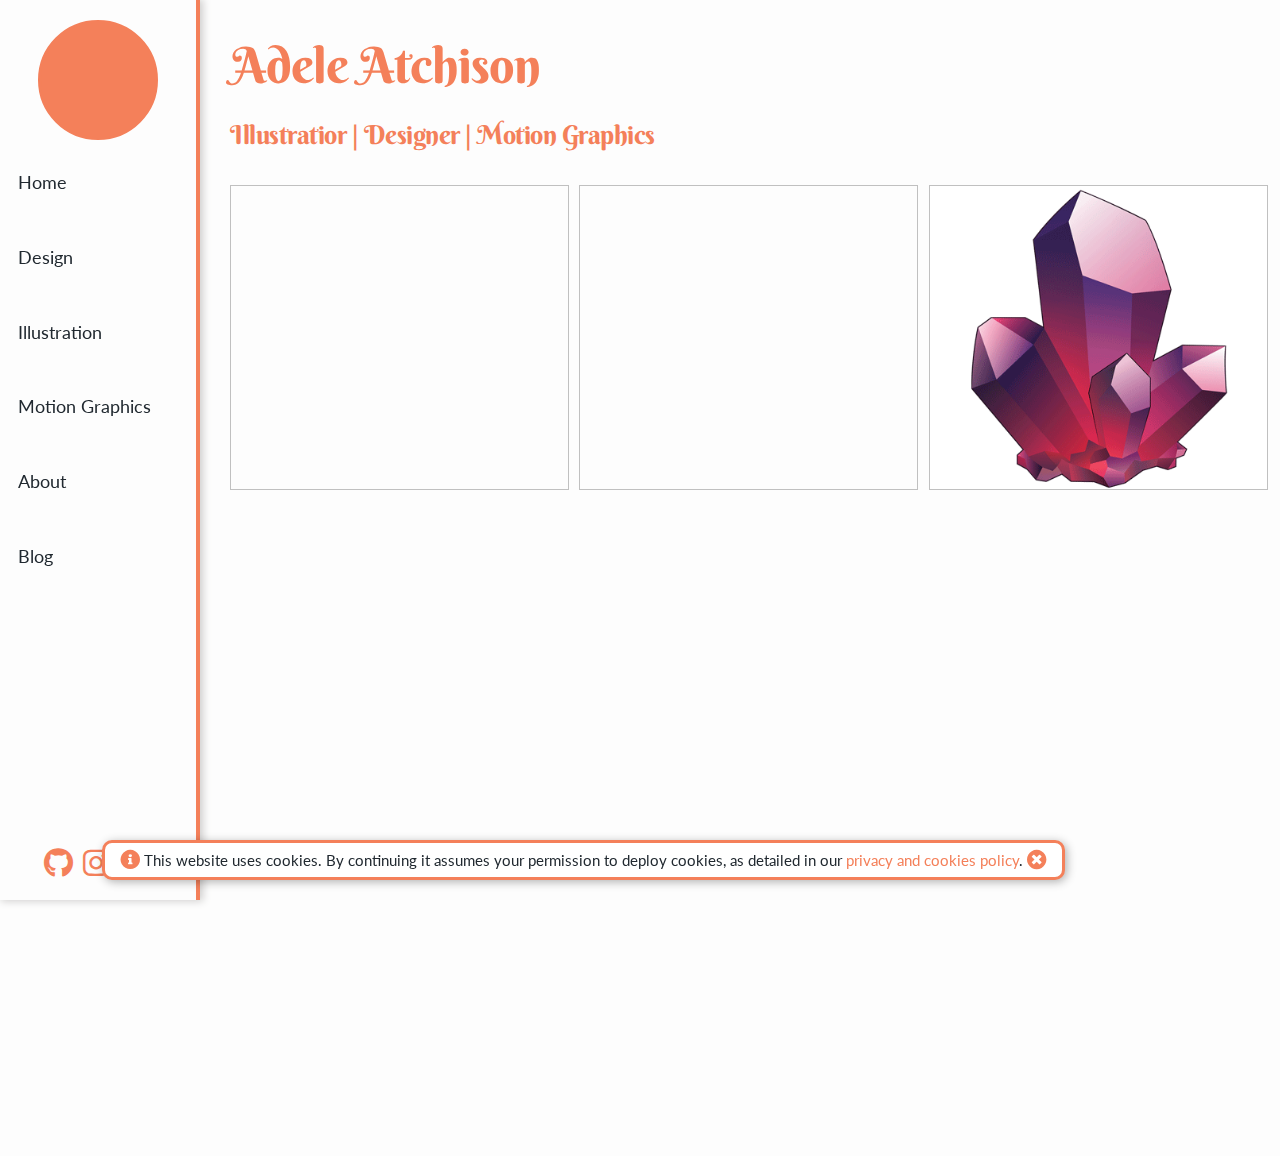
==== index.html @ dd893793 "Initial commit" ====
<!DOCTYPE html>
<html lang="en">
<head>

  <!-- Basic Page Needs
  –––––––––––––––––––––––––––––––––––––––––––––––––– -->
  <meta charset="utf-8">
  <title>Adele Atchison's Portfolio</title>
  <meta http-equiv="Content-Language" content="en">
  <meta name="description" content="Home Page of Adele Atchison's Portfolio">
  <meta name="author" content="Adele Atchison">
  <meta name="keywords" content="HTML,CSS,JavaScript,Illustration,Illustrator,Design,Designer,Photography,Portfolio,Northern Ireland,">

  <!-- Mobile Specific Metas
  –––––––––––––––––––––––––––––––––––––––––––––––––– -->
  <meta name="viewport" content="width=device-width, initial-scale=1">

  <!-- FONT
  –––––––––––––––––––––––––––––––––––––––––––––––––– -->
  <link href="https://fonts.googleapis.com/css?family=Berkshire+Swash|Lato" rel="stylesheet">

  <!-- CSS
  –––––––––––––––––––––––––––––––––––––––––––––––––– -->
  <link rel="stylesheet" href="css/normalize.css">
  <link rel="stylesheet" href="css/skeleton.css">
  <link rel="stylesheet" href="css/portfoliostyle.css">
  <link rel="stylesheet" href="css/fontawesome-free-5.0.1/web-fonts-with-css/css/fontawesome-all.css">

    
  <!-- Favicon
  –––––––––––––––––––––––––––––––––––––––––––––––––– -->
  <link rel="icon" type="image/png" href="images/favicon.png">
<!-- Global site tag (gtag.js) - Google Analytics -->
<script async src="https://www.googletagmanager.com/gtag/js?id=UA-66696200-1"></script>
<script>
  window.dataLayer = window.dataLayer || [];
  function gtag(){dataLayer.push(arguments);}
  gtag('js', new Date());

  gtag('config', 'UA-66696200-1');
</script>

</head>
<body>
    <!--<div id="splash" style="text-align: center;vertical-align: middle;font-size: 20px;">hi there</div>-->
    
    <div id="imgpage"><div id="close"><i class="fa fa-times fa-2x"></i></div>
    <div class="navigationbuttons"><div id="prev_button"><i class="fa fa-chevron-left fa-5x" aria-hidden="false"></i></div><div id="next_button"><i class="fa fa-chevron-right fa-5x" aria-hidden="false"></i></div></div>
</div>

  <!-- Primary Page Layout
  –––––––––––––––––––––––––––––––––––––––––––––––––– -->
    <div id="containerouter" data-page="default">
        <input id="sidebar_button" type="checkbox" role="button"><label for="sidebar_button"><span><i class="fas fa-bars fa-2x"></i></span></label></input>
        <div id="sidebar">
            <div id="myicon"></div>
            <ul>
                <li><a href="./" data-page="default">Home</a></li>
                <li><a href="design.html" data-page="design">Design</a></li>
                <li><a href="illustration.html" data-page="illustration">Illustration</a></li>
                <li><a href="motiongraphics.html" data-page="photography">Motion Graphics</a></li>
                <li><a href="about.html" data-page="default">About</a></li>
                <li><a href="http://www.adeleatchison.co.uk/blog/" data-page="blog">Blog</a></li>
            </ul>
            
            
    <div class="footer">
        <a href="https://github.com/DelAtchison"><i class="fab fa-github fa-fw fa-2x"></i></a>
        <a href="https://www.instagram.com/deliinthesky/"><i class="fab fa-instagram fa-fw fa-2x"></i></a>
        <a href="https://twitter.com/DeliAtchison"><i class="fab fa-twitter fa-fw fa-2x"></i></a>
           </div>
        </div>
    
      <div class="containerinner">
        <div id="gallery">
            <div class="twelve columns header"><h1>Adele Atchison </h1><h5> <a href="illustration.html">Illustratior</a> | <a href="design.html">Designer</a> | <a href="motiongraphics.html">Motion Graphics</a></h5>
            </div>
            <noscript><b>Javascript is disabled on your browser.<br> Please enable it to view this online portfolio as it was designed.</b></noscript>
                
            
        </div>
          <div class="video-container" style="margin-top:-2.2%;">
          <iframe width="98%"  src="https://www.youtube.com/embed/agPzBRjDsdI?rel=0&amp;controls=1&amp;showinfo=0" frameborder="0" allow="accelerometer; autoplay; encrypted-media; gyroscope; picture-in-picture" allowfullscreen></iframe></div><br>
      </div>
  </div>
<!-- Scripts --------->
    <script>
        
/* This is the entire Gallery entry for the page, it's all in here. All of it. Really */
        var works = [
            
            { 'name' : "Cherry Blossoms",
             'tbimage' : "images/thumbnails/illustration/cherryblossom.png",
             'image' : "images/images/illustration/cherryblossom.png",
               'description' : "A design created to be a repeating pattern and series of individual cherry blossom floral assets for use on wedding stationary. Designed for "+ '<a href="http://www.goldlinkstationery.com/New_Cherry_Blossom_p/newblossom.htm">Goldlink Stationary.</a>' + "  Created using Adobe Illustrator.",
             'year' : "2018" 
            },
            
            { 'name' : "Flower Prince",
             'tbimage' : "images/thumbnails/illustration/flowerprince.png",
             'image' : "images/images/illustration/flowerprince.png",
             'description' : "An illustration of a flower infused stag as part of my Stag Princes series. This one is a fawn prince to match the softer floral theme. Created in Adobe Illustrator.",
             'year' : "2017" 
            },
            
            { 'name' : "Multifaceted",
             'tbimage' : "images/thumbnails/Design/multifaceted.png",
             'image' : "images/images/Design/multifaceted.png",
             'description' : "A key illustration from a self branding project from 2016. I originally used the illustration as a setpiece in my earlier portfolio design and branding identity as well as using the colours from it for my colour scheme. Created in Adobe Illustrator.",
             'year' : "2016"
            },
            

        ];
    /* End of Gallery */
    </script>
    <script src="cookie_banner.js"></script> 
    <script src="galleryscript.js"></script> 
    
  
<!-- End Document
  –––––––––––––––––––––––––––––––––––––––––––––––––– -->
</body>
</html>
---- css/skeleton.css ----
/*
* Skeleton V2.0.4
* Copyright 2014, Dave Gamache
* www.getskeleton.com
* Free to use under the MIT license.
* http://www.opensource.org/licenses/mit-license.php
* 12/29/2014
*/


/* Table of contents
––––––––––––––––––––––––––––––––––––––––––––––––––
- Grid
- Base Styles
- Typography
- Links
- Buttons
- Forms
- Lists
- Code
- Tables
- Spacing
- Utilities
- Clearing
- Media Queries
*/


/* Grid
–––––––––––––––––––––––––––––––––––––––––––––––––– */
.containerinner {
  position: relative;
  width: 100%; /* 798px breakpoint */
  max-width: 1040px;
  margin: 0;
  box-sizing: border-box;
  padding-top:20px;
  left:0;
  -moz-transition: left 0.3s ease;
  transition: left 0.3s ease;

}
.column,
.columns {
  width: 100%;
  float: left;
  box-sizing: border-box; }

/* For devices larger than 400px */
@media (min-width: 400px) {
  .container {
    width: 85%;
    padding: 0; }
}

/* For devices larger than 550px */
@media (min-width: 550px) {
  .containerinner {
    width: 97.5%; 
      margin:0 auto;}
  .column,
  .columns {
    margin: 0.5%!important; }
  /*.column:first-child,
  .columns:first-child {
    margin-left: 0; }*/

  .one.column,
  .one.columns                    { width: 4.66666666667%; }
  .two.columns                    { width: 13.3333333333%; }
  .three.columns                  { width: 22%;            }
  .four.columns                   { width: 30.6666666667%; }
  .five.columns                   { width: 39.3333333333%; }
  .six.columns                    { width: 48%;            }
  .seven.columns                  { width: 56.6666666667%; }
  .eight.columns                  { width: 65.3333333333%; }
  .nine.columns                   { width: 74.0%;          }
  .ten.columns                    { width: 82.6666666667%; }
  .eleven.columns                 { width: 91.3333333333%; }
  .twelve.columns                 { width: 100%; margin-left: 0; }

  .one-third.column               { width: 32.3333333334%; }
  .two-thirds.column              { width: 65.3333333333%; }

  .one-half.column                { width: 49%; }

  /* Offsets */
  .offset-by-one.column,
  .offset-by-one.columns          { margin-left: 8.66666666667%; }
  .offset-by-two.column,
  .offset-by-two.columns          { margin-left: 17.3333333333%; }
  .offset-by-three.column,
  .offset-by-three.columns        { margin-left: 26%;            }
  .offset-by-four.column,
  .offset-by-four.columns         { margin-left: 34.6666666667%; }
  .offset-by-five.column,
  .offset-by-five.columns         { margin-left: 43.3333333333%; }
  .offset-by-six.column,
  .offset-by-six.columns          { margin-left: 52%;            }
  .offset-by-seven.column,
  .offset-by-seven.columns        { margin-left: 60.6666666667%; }
  .offset-by-eight.column,
  .offset-by-eight.columns        { margin-left: 69.3333333333%; }
  .offset-by-nine.column,
  .offset-by-nine.columns         { margin-left: 78.0%;          }
  .offset-by-ten.column,
  .offset-by-ten.columns          { margin-left: 86.6666666667%; }
  .offset-by-eleven.column,
  .offset-by-eleven.columns       { margin-left: 95.3333333333%; }

  .offset-by-one-third.column,
  .offset-by-one-third.columns    { margin-left: 34.6666666667%; }
  .offset-by-two-thirds.column,
  .offset-by-two-thirds.columns   { margin-left: 69.3333333333%; }

  .offset-by-one-half.column,
  .offset-by-one-half.columns     { margin-left: 52%; }

}
@media (min-width: 600px) {
    .containerinner {padding-top:0;
  padding: 0 20px;
    margin: 0 auto;}
}
@media (min-width: 750px) {
    .containerinner {
        margin-left:20%;
        width:78%;
    }
}
@media (min-width: 1080px) {
    .containerinner {
        margin-left:17.5%;
        width:82.5%;
        max-width: 1200px;
    }
}
@media (min-width: 1200px) {
    .containerinner {
        margin-left:16%;
        width:85%;
        max-width: 1200px;
    }
}
@media (min-width: 1440px) {
    .containerinner {
        margin-left:15%;
        width:90%;
        max-width: 1200px;
    }
}
@media (min-width: 1560px) {
    .containerinner {
        margin-left:17.5%;
        width:90%;
        max-width: 1200px;
    }
}
@media (min-width: 1700px) {
    .containerinner {
        margin-left:17.5%;
        width:100%;
        max-width: 1300px;
    }
}

/* Base Styles
–––––––––––––––––––––––––––––––––––––––––––––––––– */
/* NOTE
html is set to 62.5% so that all the REM measurements throughout Skeleton
are based on 10px sizing. So basically 1.5rem = 15px :) */
html {
  font-size: 62.5%; }
body {
  font-size: 1.5em; /* currently ems cause chrome bug misinterpreting rems on body element */
  line-height: 1.6;
  font-weight: 400;
  font-family: "Raleway", "HelveticaNeue", "Helvetica Neue", Helvetica, Arial, sans-serif;
  color: #222; }


/* Typography
–––––––––––––––––––––––––––––––––––––––––––––––––– */
h1, h2, h3, h4, h5, h6 {
  margin-top: 0;
  margin-bottom: 2rem;
  font-weight: 300; }
h1 { font-size: 4.0rem; line-height: 1.2;  letter-spacing: -.1rem;}
h2 { font-size: 3.6rem; line-height: 1.25; letter-spacing: -.1rem; }
h3 { font-size: 3.0rem; line-height: 1.3;  letter-spacing: -.1rem; }
h4 { font-size: 2.4rem; line-height: 1.35; letter-spacing: -.08rem; }
h5 { font-size: 1.8rem; line-height: 1.5;  letter-spacing: -.05rem; }
h6 { font-size: 1.5rem; line-height: 1.6;  letter-spacing: 0; }

/* Larger than phablet */
@media (min-width: 550px) {
  h1 { font-size: 5.0rem; }
  h2 { font-size: 4.2rem; }
  h3 { font-size: 3.6rem; }
  h4 { font-size: 3.0rem; }
  h5 { font-size: 2.4rem; }
  h6 { font-size: 1.5rem; }
}

p {
  margin-top: 0; }


/* Links
–––––––––––––––––––––––––––––––––––––––––––––––––– */
a {
  color: #1EAEDB; }
a:hover {
  color: #0FA0CE; }


/* Buttons
–––––––––––––––––––––––––––––––––––––––––––––––––– */
.button,
button,
input[type="submit"],
input[type="reset"],
input[type="button"] {
  display: inline-block;
  height: 38px;
  padding: 0 30px;
  color: #555;
  text-align: center;
  font-size: 11px;
  font-weight: 600;
  line-height: 38px;
  letter-spacing: .1rem;
  text-transform: uppercase;
  text-decoration: none;
  white-space: nowrap;
  background-color: transparent;
  border-radius: 4px;
  border: 1px solid #bbb;
  cursor: pointer;
  box-sizing: border-box; }
.button:hover,
button:hover,
input[type="submit"]:hover,
input[type="reset"]:hover,
input[type="button"]:hover,
.button:focus,
button:focus,
input[type="submit"]:focus,
input[type="reset"]:focus,
input[type="button"]:focus {
  color: #333;
  border-color: #888;
  outline: 0; }
.button.button-primary,
button.button-primary,
input[type="submit"].button-primary,
input[type="reset"].button-primary,
input[type="button"].button-primary {
  color: #FFF;
  background-color: #33C3F0;
  border-color: #33C3F0; }
.button.button-primary:hover,
button.button-primary:hover,
input[type="submit"].button-primary:hover,
input[type="reset"].button-primary:hover,
input[type="button"].button-primary:hover,
.button.button-primary:focus,
button.button-primary:focus,
input[type="submit"].button-primary:focus,
input[type="reset"].button-primary:focus,
input[type="button"].button-primary:focus {
  color: #FFF;
  background-color: #1EAEDB;
  border-color: #1EAEDB; }


/* Forms
–––––––––––––––––––––––––––––––––––––––––––––––––– */
input[type="email"],
input[type="number"],
input[type="search"],
input[type="text"],
input[type="tel"],
input[type="url"],
input[type="password"],
textarea,
select {
  height: 38px;
  padding: 6px 10px; /* The 6px vertically centers text on FF, ignored by Webkit */
  background-color: #fff;
  border: 1px solid #D1D1D1;
  border-radius: 4px;
  box-shadow: none;
  box-sizing: border-box; }
/* Removes awkward default styles on some inputs for iOS */
input[type="email"],
input[type="number"],
input[type="search"],
input[type="text"],
input[type="tel"],
input[type="url"],
input[type="password"],
textarea {
  -webkit-appearance: none;
     -moz-appearance: none;
          appearance: none; }
textarea {
  min-height: 65px;
  padding-top: 6px;
  padding-bottom: 6px; }
input[type="email"]:focus,
input[type="number"]:focus,
input[type="search"]:focus,
input[type="text"]:focus,
input[type="tel"]:focus,
input[type="url"]:focus,
input[type="password"]:focus,
textarea:focus,
select:focus {
  border: 1px solid #33C3F0;
  outline: 0; }
label,
legend {
  display: block;
  margin-bottom: .5rem;
  font-weight: 600; }
fieldset {
  padding: 0;
  border-width: 0; }
input[type="checkbox"],
input[type="radio"] {
  display: inline; }
label > .label-body {
  display: inline-block;
  margin-left: .5rem;
  font-weight: normal; }


/* Lists
–––––––––––––––––––––––––––––––––––––––––––––––––– */
ul {
  list-style: circle inside; }
ol {
  list-style: decimal inside; }
ol, ul {
  padding-left: 0;
  margin-top: 0; }
ul ul,
ul ol,
ol ol,
ol ul {
  margin: 1.5rem 0 1.5rem 3rem;
  font-size: 90%; }
li {
  margin-bottom: 1rem; }


/* Code
–––––––––––––––––––––––––––––––––––––––––––––––––– */
code {
  padding: .2rem .5rem;
  margin: 0 .2rem;
  font-size: 90%;
  white-space: nowrap;
  background: #F1F1F1;
  border: 1px solid #E1E1E1;
  border-radius: 4px; }
pre > code {
  display: block;
  padding: 1rem 1.5rem;
  white-space: pre; }


/* Tables
–––––––––––––––––––––––––––––––––––––––––––––––––– */
th,
td {
  padding: 12px 15px;
  text-align: left;
  border-bottom: 1px solid #E1E1E1; }
th:first-child,
td:first-child {
  padding-left: 0; }
th:last-child,
td:last-child {
  padding-right: 0; }


/* Spacing
–––––––––––––––––––––––––––––––––––––––––––––––––– */
button,
.button {
  margin-bottom: 1rem; }
input,
textarea,
select,
fieldset {
  margin-bottom: 1.5rem; }
pre,
blockquote,
dl,
figure,
table,
p,
ul,
ol,
form {
  margin-bottom: 2.5rem; }


/* Utilities
–––––––––––––––––––––––––––––––––––––––––––––––––– */
.u-full-width {
  width: 100%;
  box-sizing: border-box; }
.u-max-full-width {
  max-width: 100%;
  box-sizing: border-box; }
.u-pull-right {
  float: right; }
.u-pull-left {
  float: left; }


/* Misc
–––––––––––––––––––––––––––––––––––––––––––––––––– */
hr {
  margin-top: 3rem;
  margin-bottom: 3.5rem;
  border-width: 0;
  border-top: 1px solid #E1E1E1; }


/* Clearing
–––––––––––––––––––––––––––––––––––––––––––––––––– */

/* Self Clearing Goodness */
.container:after,
.row:after,
.u-cf {
  content: "";
  display: table;
  clear: both; }


/* Media Queries
–––––––––––––––––––––––––––––––––––––––––––––––––– */
/*
Note: The best way to structure the use of media queries is to create the queries
near the relevant code. For example, if you wanted to change the styles for buttons
on small devices, paste the mobile query code up in the buttons section and style it
there.
*/


/* Larger than mobile */
@media (min-width: 400px) {}

/* Larger than phablet (also point when grid becomes active) */
@media (min-width: 550px) {}

/* Larger than tablet */
@media (min-width: 750px) {}

/* Larger than desktop */
@media (min-width: 1000px) {}

/* Larger than Desktop HD */
@media (min-width: 1200px) {}
---- css/portfoliostyle.css ----
/* -- css for adeleatchison.co.uk coded by Adele Atchison (deliinthesky) -- */
/* -- Variables ----------------------------------------------------------- */
/* -- Gradients ----------------------------------------------------------- */
/* -- Peach Base ---------------------------------------------------------- */
/* -- Pink Base ---------------------------------------------------------- */
/* -- Purple Base -------------------------------------------------------- */
/* -- Blue Base ---------------------------------------------------------- */
/* -- Green Base --------------------------------------------------------- */
/* -- Defaults  ---------------------------------------------------------- */
body {
  color: #212930;
  box-sizing: border-box !important;
  font-family: 'Lato', sans-serif;
}

#containerouter {
  position: relative;
  width: 100%;
  margin: 0 auto;
  box-sizing: border-box;
  background-color: #fdfdfd;
  overflow: hidden; }

#gallery {
  margin-top: 30px;
  clear: both;
  display: table;
  height: 500px;
  width: 100%; }
  #gallery h1, #gallery h2, #gallery h5 {
    font-family: 'Berkshire Swash';
    color: #f4805a; }
  #gallery h4 {
    font-size: 2.5rem;
    font-family: 'Berkshire Swash', cursive;
    color: #f4805a;
    letter-spacing: 0.5px; }

/* -- Mobile First ------------------------------------------------------ */
#sidebar {
  top: 0;
  left: -600px;
  width: 100%;
  height: 100%;
  background-color: #fdfdfd;
  float: left;
  position: fixed;
  box-sizing: border-box;
  overflow: hidden;
  z-index: 10;
  padding-top: 50px;
  -moz-transition: left 0.3s ease;
  transition: left 0.3s ease;
  -webkit-box-shadow: 2px 0px 8px 1px #cecdcc;
  -moz-box-shadow: 2px 0px 8px 1px #cecdcc;
  box-shadow: 2px 0px 8px 1px #cecdcc; }
  #sidebar li {
    list-style: none;
    font-size: 1.2em;
    width: 95%; }
    #sidebar li a {
      text-decoration: none;
      color: #212930;
      width: 90%;
      display: block;
      padding: 1em; }
    #sidebar li a:hover {
      -webkit-box-shadow: 0px 2px 6px 0px #cecdcc;
      -moz-box-shadow: 0px 2px 6px 0px #cecdcc;
      box-shadow: 0px 2px 6px 0px #cecdcc; }
  #sidebar .footer {
    background-color: #fdfdfd;
    bottom: 10px;
    position: absolute;
    height: auto;
    width: 100%;
    margin: 0 auto;
    left: -0.9%;
    box-sizing: border-box;
    padding: 5%;
    display: flex;
    align-items: center;
    justify-content: center;
    align-items: flex-end; }
    #sidebar .footer a {
      transition: all 0.2s ease;
      -webkit-transition: all 0.2s ease; }
  #sidebar #myicon {
    width: 120px;
    height: 120px;
    border-radius: 50%;
    background-color: #f4805a;
    margin: 0 auto;
    display: none;
    background-image: url(../images/images/illustration/profile.png);
    background-size: cover;
    background-position: center;
    border-width: 3px;
    border-style: solid;
    box-sizing: border-box; }

#menu-menu-1 {
  padding: 0 !important; }

#containerouter[data-page="default"] #myicon {
  border-color: #f4805a; }

#containerouter[data-page="design"] #myicon {
  border-color: #f05b71; }

#containerouter[data-page="illustration"] #myicon {
  border-color: #8b80bc; }

#containerouter[data-page="photography"] #myicon {
  border-color: #4e8cca; }

#containerouter[data-page="blog"] #myicon {
  border-color: #78c372; }

#gallery input {
  width: 100%; }
#gallery .header h5 {
  font-size: 1.4em; }
  #gallery .header h5 a {
    text-decoration: none;
    color: #f4805a; }
  #gallery .header h5 a:hover {
    color: #f05b71; }

.about {
  padding-left: 2%;
  padding-right: 2%; }
  .about a {
    text-decoration: none;
    color: #f4805a; }
  .about a:hover {
    color: #f05b71; }

#containerouter[data-page="default"] #sidebar {
  border-style: solid;
  border-width: 0px 4px 0px 0px;
  border-right-color: #f4805a; }
  #containerouter[data-page="default"] #sidebar a[data-page='default']:hover {
    background-color: #f4805a;
    color: #fdfdfd; }
  #containerouter[data-page="default"] #sidebar a[data-page='design']:hover {
    background: #f4805a;
    /* Old browsers */
    background: -moz-linear-gradient(right, #f4805a 0%, #f05b71 90%);
    /* FF3.6+ */
    background: -webkit-gradient(linear, right, left, color-stop(0%, #f4805a), color-stop(90%, #f05b71));
    /* Chrome,Safari4+ */
    background: -webkit-linear-gradient(right, #f4805a 0%, #f05b71 90%);
    /* Chrome10+,Safari5.1+ */
    background: -o-linear-gradient(right, #f4805a 0%, #f05b71 90%);
    /* Opera 11.10+ */
    background: -ms-linear-gradient(right, #f4805a 0%, #f05b71 90%);
    /* IE10+ */
    background: linear-gradient(to left, #f4805a 0%, #f05b71 90%);
    /* W3C */
    filter: progid:DXImageTransform.Microsoft.gradient( startColorstr='#ffffff', endColorstr='#000000',GradientType=0 );
    /* IE6-9 */
    color: #fdfdfd; }
  #containerouter[data-page="default"] #sidebar a[data-page='illustration']:hover {
    background: #f4805a;
    /* Old browsers */
    background: -moz-linear-gradient(right, #f4805a 0%, #8b80bc 90%);
    /* FF3.6+ */
    background: -webkit-gradient(linear, right, left, color-stop(0%, #f4805a), color-stop(90%, #8b80bc));
    /* Chrome,Safari4+ */
    background: -webkit-linear-gradient(right, #f4805a 0%, #8b80bc 90%);
    /* Chrome10+,Safari5.1+ */
    background: -o-linear-gradient(right, #f4805a 0%, #8b80bc 90%);
    /* Opera 11.10+ */
    background: -ms-linear-gradient(right, #f4805a 0%, #8b80bc 90%);
    /* IE10+ */
    background: linear-gradient(to left, #f4805a 0%, #8b80bc 90%);
    /* W3C */
    filter: progid:DXImageTransform.Microsoft.gradient( startColorstr='#ffffff', endColorstr='#000000',GradientType=0 );
    /* IE6-9 */
    color: #fdfdfd; }
  #containerouter[data-page="default"] #sidebar a[data-page='photography']:hover {
    background: #f4805a;
    /* Old browsers */
    background: -moz-linear-gradient(right, #f4805a 0%, #4e8cca 90%);
    /* FF3.6+ */
    background: -webkit-gradient(linear, right, left, color-stop(0%, #f4805a), color-stop(90%, #4e8cca));
    /* Chrome,Safari4+ */
    background: -webkit-linear-gradient(right, #f4805a 0%, #4e8cca 90%);
    /* Chrome10+,Safari5.1+ */
    background: -o-linear-gradient(right, #f4805a 0%, #4e8cca 90%);
    /* Opera 11.10+ */
    background: -ms-linear-gradient(right, #f4805a 0%, #4e8cca 90%);
    /* IE10+ */
    background: linear-gradient(to left, #f4805a 0%, #4e8cca 90%);
    /* W3C */
    filter: progid:DXImageTransform.Microsoft.gradient( startColorstr='#ffffff', endColorstr='#000000',GradientType=0 );
    /* IE6-9 */
    color: #fdfdfd; }
  #containerouter[data-page="default"] #sidebar a[data-page='blog']:hover {
    background: #f4805a;
    /* Old browsers */
    background: -moz-linear-gradient(right, #f4805a 0%, #78c372 90%);
    /* FF3.6+ */
    background: -webkit-gradient(linear, right, left, color-stop(0%, #f4805a), color-stop(198, #78c372));
    /* Chrome,Safari4+ */
    background: -webkit-linear-gradient(right, #f4805a 0%, #78c372 90%);
    /* Chrome10+,Safari5.1+ */
    background: -o-linear-gradient(right, #f4805a 0%, #78c372 90%);
    /* Opera 11.10+ */
    background: -ms-linear-gradient(right, #f4805a 0%, #78c372 90%);
    /* IE10+ */
    background: linear-gradient(to left, #f4805a 0%, #78c372 90%);
    /* W3C */
    filter: progid:DXImageTransform.Microsoft.gradient( startColorstr='#ffffff', endColorstr='#000000',GradientType=0 );
    /* IE6-9 */
    color: #fdfdfd; }
#containerouter[data-page="default"] .footer a {
  color: #f4805a; }
#containerouter[data-page="default"] .footer a:hover {
  color: #f05b71;
  transition: all 0.2s ease;
  -webkit-transition: all 0.2s ease; }
#containerouter[data-page="default"] .footer a:active {
  color: #ce5335; }

.cookie a {
  color: #f4805a;
text-decoration: none;}
.cookie a:hover {
  color: #f05b71;
  transition: all 0.2s ease;
  -webkit-transition: all 0.2s ease; }
.cookie a:active {
  color: #ce5335; }

#containerouter[data-page="design"] #sidebar {
  border-style: solid;
  border-width: 0px 4px 0px 0px;
  border-right-color: #f05b71; }
  #containerouter[data-page="design"] #sidebar a[data-page='default']:hover {
    background: #f05b71;
    /* Old browsers */
    background: -moz-linear-gradient(right, #f05b71 0%, #f4805a 90%);
    /* FF3.6+ */
    background: -webkit-gradient(linear, right, left, color-stop(0%, #f05b71), color-stop(90%, #f4805a));
    /* Chrome,Safari4+ */
    background: -webkit-linear-gradient(right, #f05b71 0%, #f4805a 90%);
    /* Chrome10+,Safari5.1+ */
    background: -o-linear-gradient(right, #f05b71 0%, #f4805a 90%);
    /* Opera 11.10+ */
    background: -ms-linear-gradient(right, #f05b71 0%, #f4805a 90%);
    /* IE10+ */
    background: linear-gradient(to left, #f05b71 0%, #f4805a 90%);
    /* W3C */
    filter: progid:DXImageTransform.Microsoft.gradient( startColorstr='#ffffff', endColorstr='#000000',GradientType=0 );
    /* IE6-9 */
    color: #fdfdfd; }
  #containerouter[data-page="design"] #sidebar a[data-page='design']:hover {
    background-color: #f05b71;
    color: #fdfdfd; }
  #containerouter[data-page="design"] #sidebar a[data-page='illustration']:hover {
    background: #f05b71;
    /* Old browsers */
    background: -moz-linear-gradient(right, #f05b71 0%, #8b80bc 90%);
    /* FF3.6+ */
    background: -webkit-gradient(linear, right, left, color-stop(0%, #f05b71), color-stop(90%, #8b80bc));
    /* Chrome,Safari4+ */
    background: -webkit-linear-gradient(right, #f05b71 0%, #8b80bc 90%);
    /* Chrome10+,Safari5.1+ */
    background: -o-linear-gradient(right, #f05b71 0%, #8b80bc 90%);
    /* Opera 11.10+ */
    background: -ms-linear-gradient(right, #f05b71 0%, #8b80bc 90%);
    /* IE10+ */
    background: linear-gradient(to left, #f05b71 0%, #8b80bc 90%);
    /* W3C */
    filter: progid:DXImageTransform.Microsoft.gradient( startColorstr='#ffffff', endColorstr='#000000',GradientType=0 );
    /* IE6-9 */
    color: #fdfdfd; }
  #containerouter[data-page="design"] #sidebar a[data-page='photography']:hover {
    background: #f05b71;
    /* Old browsers */
    background: -moz-linear-gradient(right, #f05b71 0%, #4e8cca 90%);
    /* FF3.6+ */
    background: -webkit-gradient(linear, right, left, color-stop(0%, #f05b71), color-stop(90%, #4e8cca));
    /* Chrome,Safari4+ */
    background: -webkit-linear-gradient(right, #f05b71 0%, #4e8cca 90%);
    /* Chrome10+,Safari5.1+ */
    background: -o-linear-gradient(right, #f05b71 0%, #4e8cca 90%);
    /* Opera 11.10+ */
    background: -ms-linear-gradient(right, #f05b71 0%, #4e8cca 90%);
    /* IE10+ */
    background: linear-gradient(to left, #f05b71 0%, #4e8cca 90%);
    /* W3C */
    filter: progid:DXImageTransform.Microsoft.gradient( startColorstr='#ffffff', endColorstr='#000000',GradientType=0 );
    /* IE6-9 */
    color: #fdfdfd; }
  #containerouter[data-page="design"] #sidebar a[data-page='blog']:hover {
    background: #f05b71;
    /* Old browsers */
    background: -moz-linear-gradient(right, #f05b71 0%, #78c372 90%);
    /* FF3.6+ */
    background: -webkit-gradient(linear, right, left, color-stop(0%, #f05b71), color-stop(90%, #78c372));
    /* Chrome,Safari4+ */
    background: -webkit-linear-gradient(right, #f05b71 0%, #78c372 90%);
    /* Chrome10+,Safari5.1+ */
    background: -o-linear-gradient(right, #f05b71 0%, #78c372 90%);
    /* Opera 11.10+ */
    background: -ms-linear-gradient(right, #f05b71 0%, #78c372 90%);
    /* IE10+ */
    background: linear-gradient(to left, #f05b71 0%, #78c372 90%);
    /* W3C */
    filter: progid:DXImageTransform.Microsoft.gradient( startColorstr='#ffffff', endColorstr='#000000',GradientType=0 );
    /* IE6-9 */
    color: #fdfdfd; }
#containerouter[data-page="design"] .footer a {
  color: #f05b71; }
#containerouter[data-page="design"] .footer a:hover {
  color: #f4805a;
  transition: all 0.2s ease;
  -webkit-transition: all 0.2s ease; }

#containerouter[data-page="illustration"] #sidebar {
  border-style: solid;
  border-width: 0px 4px 0px 0px;
  border-right-color: #8b80bc; }
  #containerouter[data-page="illustration"] #sidebar a[data-page='default']:hover {
    background: #8b80bc;
    /* Old browsers */
    background: -moz-linear-gradient(right, #8b80bc 0%, #f4805a 90%);
    /* FF3.6+ */
    background: -webkit-gradient(linear, right, left, color-stop(0%, #8b80bc), color-stop(90%, #f4805a));
    /* Chrome,Safari4+ */
    background: -webkit-linear-gradient(right, #8b80bc 0%, #f4805a 90%);
    /* Chrome10+,Safari5.1+ */
    background: -o-linear-gradient(right, #8b80bc 0%, #f4805a 90%);
    /* Opera 11.10+ */
    background: -ms-linear-gradient(right, #8b80bc 0%, #f4805a 90%);
    /* IE10+ */
    background: linear-gradient(to left, #8b80bc 0%, #f4805a 90%);
    /* W3C */
    filter: progid:DXImageTransform.Microsoft.gradient( startColorstr='#ffffff', endColorstr='#000000',GradientType=0 );
    /* IE6-9 */
    color: #fdfdfd; }
  #containerouter[data-page="illustration"] #sidebar a[data-page='design']:hover {
    background: #8b80bc;
    /* Old browsers */
    background: -moz-linear-gradient(right, #8b80bc 0%, #f05b71 90%);
    /* FF3.6+ */
    background: -webkit-gradient(linear, right, left, color-stop(0%, #f05b71), color-stop(90%, #8b80bc));
    /* Chrome,Safari4+ */
    background: -webkit-linear-gradient(right, #8b80bc 0%, #f05b71 90%);
    /* Chrome10+,Safari5.1+ */
    background: -o-linear-gradient(right, #8b80bc 0%, #f05b71 90%);
    /* Opera 11.10+ */
    background: -ms-linear-gradient(right, #8b80bc 0%, #f05b71 90%);
    /* IE10+ */
    background: linear-gradient(to left, #8b80bc 0%, #f05b71 90%);
    /* W3C */
    filter: progid:DXImageTransform.Microsoft.gradient( startColorstr='#ffffff', endColorstr='#000000',GradientType=0 );
    /* IE6-9 */
    color: #fdfdfd; }
  #containerouter[data-page="illustration"] #sidebar a[data-page='illustration']:hover {
    background-color: #8b80bc;
    color: #fdfdfd; }
  #containerouter[data-page="illustration"] #sidebar a[data-page='photography']:hover {
    background: #8b80bc;
    /* Old browsers */
    background: -moz-linear-gradient(right, #8b80bc 0%, #4e8cca 90%);
    /* FF3.6+ */
    background: -webkit-gradient(linear, right, left, color-stop(0%, #8b80bc), color-stop(90%, #4e8cca));
    /* Chrome,Safari4+ */
    background: -webkit-linear-gradient(right, #8b80bc 0%, #4e8cca 90%);
    /* Chrome10+,Safari5.1+ */
    background: -o-linear-gradient(right, #8b80bc 0%, #4e8cca 90%);
    /* Opera 11.10+ */
    background: -ms-linear-gradient(right, #8b80bc 0%, #4e8cca 90%);
    /* IE10+ */
    background: linear-gradient(to left, #8b80bc 0%, #4e8cca 90%);
    /* W3C */
    filter: progid:DXImageTransform.Microsoft.gradient( startColorstr='#ffffff', endColorstr='#000000',GradientType=0 );
    /* IE6-9 */
    color: #fdfdfd; }
  #containerouter[data-page="illustration"] #sidebar a[data-page='blog']:hover {
    background: #8b80bc;
    /* Old browsers */
    background: -moz-linear-gradient(right, #8b80bc 0%, #78c372 90%);
    /* FF3.6+ */
    background: -webkit-gradient(linear, right, left, color-stop(0%, #8b80bc), color-stop(90%, #78c372));
    /* Chrome,Safari4+ */
    background: -webkit-linear-gradient(right, #8b80bc 0%, #78c372 90%);
    /* Chrome10+,Safari5.1+ */
    background: -o-linear-gradient(right, #8b80bc 0%, #78c372 90%);
    /* Opera 11.10+ */
    background: -ms-linear-gradient(right, #8b80bc 0%, #78c372 90%);
    /* IE10+ */
    background: linear-gradient(to left, #8b80bc 0%, #78c372 90%);
    /* W3C */
    filter: progid:DXImageTransform.Microsoft.gradient( startColorstr='#ffffff', endColorstr='#000000',GradientType=0 );
    /* IE6-9 */
    color: #fdfdfd; }
#containerouter[data-page="illustration"] .footer a {
  color: #8b80bc; }
#containerouter[data-page="illustration"] .footer a:hover {
  color: #f4805a;
  transition: all 0.2s ease;
  -webkit-transition: all 0.2s ease; }

#containerouter[data-page="photography"] #sidebar {
  border-style: solid;
  border-width: 0px 4px 0px 0px;
  border-right-color: #4e8cca; }
  #containerouter[data-page="photography"] #sidebar a[data-page='default']:hover {
    background: #4e8cca;
    /* Old browsers */
    background: -moz-linear-gradient(right, #4e8cca 0%, #f4805a 90%);
    /* FF3.6+ */
    background: -webkit-gradient(linear, right, left, color-stop(0%, #4e8cca), color-stop(90%, #f4805a));
    /* Chrome,Safari4+ */
    background: -webkit-linear-gradient(right, #4e8cca 0%, #f4805a 90%);
    /* Chrome10+,Safari5.1+ */
    background: -o-linear-gradient(right, #4e8cca 0%, #f4805a 90%);
    /* Opera 11.10+ */
    background: -ms-linear-gradient(right, #4e8cca 0%, #f4805a 90%);
    /* IE10+ */
    background: linear-gradient(to left, #4e8cca 0%, #f4805a 90%);
    /* W3C */
    filter: progid:DXImageTransform.Microsoft.gradient( startColorstr='#ffffff', endColorstr='#000000',GradientType=0 );
    /* IE6-9 */
    color: #fdfdfd; }
  #containerouter[data-page="photography"] #sidebar a[data-page='design']:hover {
    background: #4e8cca;
    /* Old browsers */
    background: -moz-linear-gradient(right, #4e8cca 0%, #f05b71 90%);
    /* FF3.6+ */
    background: -webkit-gradient(linear, right, left, color-stop(0%, #f05b71), color-stop(90%, #4e8cca));
    /* Chrome,Safari4+ */
    background: -webkit-linear-gradient(right, #4e8cca 0%, #f05b71 90%);
    /* Chrome10+,Safari5.1+ */
    background: -o-linear-gradient(right, #4e8cca 0%, #f05b71 90%);
    /* Opera 11.10+ */
    background: -ms-linear-gradient(right, #4e8cca 0%, #f05b71 90%);
    /* IE10+ */
    background: linear-gradient(to left, #4e8cca 0%, #f05b71 90%);
    /* W3C */
    filter: progid:DXImageTransform.Microsoft.gradient( startColorstr='#ffffff', endColorstr='#000000',GradientType=0 );
    /* IE6-9 */
    color: #fdfdfd; }
  #containerouter[data-page="photography"] #sidebar a[data-page='illustration']:hover {
    background: #4e8cca;
    /* Old browsers */
    background: -moz-linear-gradient(right, #4e8cca 0%, #8b80bc 90%);
    /* FF3.6+ */
    background: -webkit-gradient(linear, right, left, color-stop(0%, #4e8cca), color-stop(90%, #8b80bc));
    /* Chrome,Safari4+ */
    background: -webkit-linear-gradient(right, #4e8cca 0%, #8b80bc 90%);
    /* Chrome10+,Safari5.1+ */
    background: -o-linear-gradient(right, #4e8cca 0%, #8b80bc 90%);
    /* Opera 11.10+ */
    background: -ms-linear-gradient(right, #4e8cca 0%, #8b80bc 90%);
    /* IE10+ */
    background: linear-gradient(to left, #4e8cca 0%, #8b80bc 90%);
    /* W3C */
    filter: progid:DXImageTransform.Microsoft.gradient( startColorstr='#ffffff', endColorstr='#000000',GradientType=0 );
    /* IE6-9 */
    color: #fdfdfd; }
  #containerouter[data-page="photography"] #sidebar a[data-page='photography']:hover {
    background-color: #4e8cca;
    color: #fdfdfd; }
  #containerouter[data-page="photography"] #sidebar a[data-page='blog']:hover {
    background: #4e8cca;
    /* Old browsers */
    background: -moz-linear-gradient(right, #4e8cca 0%, #78c372 90%);
    /* FF3.6+ */
    background: -webkit-gradient(linear, right, left, color-stop(0%, #4e8cca), color-stop(90%, #78c372));
    /* Chrome,Safari4+ */
    background: -webkit-linear-gradient(right, #4e8cca 0%, #78c372 90%);
    /* Chrome10+,Safari5.1+ */
    background: -o-linear-gradient(right, #4e8cca 0%, #78c372 90%);
    /* Opera 11.10+ */
    background: -ms-linear-gradient(right, #4e8cca 0%, #78c372 90%);
    /* IE10+ */
    background: linear-gradient(to left, #4e8cca 0%, #78c372 90%);
    /* W3C */
    filter: progid:DXImageTransform.Microsoft.gradient( startColorstr='#ffffff', endColorstr='#000000',GradientType=0 );
    /* IE6-9 */
    color: #fdfdfd; }
#containerouter[data-page="photography"] .footer a {
  color: #4e8cca; }
#containerouter[data-page="photography"] .footer a:hover {
  color: #f4805a;
  transition: all 0.2s ease;
  -webkit-transition: all 0.2s ease; }

label {
  position: fixed;
  background-color: transparent;
  margin: 0;
  width: auto;
  z-index: 20;
  transition: all 0.1s ease-in-out;
  margin-left: 2.5px;
  margin-top: 1.5px;
  padding: 5px 5px 3px 5px;
  background-color: rgba(253, 253, 253, 0.9);
  border-radius: 5px; }

label:hover {
  cursor: pointer; }

input[type=checkbox] {
  display: none; }

input:checked ~ .containerinner {
  left: 600px;
  -moz-transition: all 0.3s ease-in-out;
  transition: all 0.3s ease-in-out; }

input:checked ~ label {
  left: 0;
  transform: rotate(360deg);
  transition: all 0.1s ease-in-out;
  -moz-transition: all 0.3s ease-in-out; }

input:checked ~ #sidebar {
  left: 0;
  width: 100%;
  height: 100%;
  visibility: visible;
  -moz-transition: left 0.3s ease;
  transition: left 0.3s ease; }

#containerouter[data-page="default"] label {
  color: #f4805a; }
#containerouter[data-page="default"] input:checked ~ label {
  color: #f05b71; }

#containerouter[data-page="design"] label {
  color: #f05b71; }
#containerouter[data-page="design"] input:checked ~ label {
  color: #f4805a; }

#containerouter[data-page="illustration"] label {
  color: #8b80bc; }
#containerouter[data-page="illustration"] input:checked ~ label {
  color: #f4805a; }

#containerouter[data-page="photography"] label {
  color: #4e8cca; }
#containerouter[data-page="photography"] input:checked ~ label {
  color: #f4805a; }

/* -- Desktop ----------------------------------------------------------- */
@media (min-width: 600px) {
  #sidebar {
    height: 100%;
    min-width: 160px;
    width: 20%;
    max-width: 200px;
    float: left;
    position: fixed;
    padding-top: 50px;
    box-sizing: border-box; }
    #sidebar li {
      list-style: none;
      font-size: 1.2em; }

  #gallery h4 {
    font-size: 2.2rem; }
  #gallery .header h5 {
    font-size: 1.75em; }

  input:checked ~ label {
    left: 0;
    box-sizing: border-box; }

  input:checked ~ .containerinner {
    left: 200px;
    overflow: hidden; } }
@media (max-height: 626px) and (max-width: 750px) {
  #sidebar #myicon {
    display: none; } }
@media (min-height: 627px) and (min-width: 750px) {
  #sidebar #myicon {
    display: block;
    margin-bottom: 10px; } }
@media (min-width: 750px) {
  label {
    display: none; }

  #sidebar {
    left: 0;
    padding-top: 20px; }

  #gallery h4 {
    font-size: 2.4rem; } }
@media (min-width: 850px) {
  #gallery h4 {
    font-size: 2.5rem; } }
@media (min-width: 2000px) {
  #sidebar a {
    text-decoration: none;
    color: #212930;
    width: 95%;
    display: block;
    padding: 1em; }
  #sidebar .footer a {
    padding: 0.5em; } }
/* -- Gallery ----------------------------------------------------------- */
.container {
  position: relative;
  width: 100%;
  max-width: 960px;
  margin: 0 auto;
  padding: 0 20px;
  box-sizing: border-box; }

.fullsize {
  width: 100%;
  margin-left: 2%; }

#gallery i {
  color: #f4805a; }
#gallery input {
  width: 100%; }
#gallery textarea {
  width: 100%; }
#gallery input[type="submit"] {
  width: 100%;
  background-color: #f4805a;
  color: #fdfdfd;
  border: none;
  transition: all ease-in-out 0.05s; }
#gallery input[type="submit"]:hover {
  background-color: #f05b71;
  transition: all ease-in-out 0.05s; }
#gallery input[type="submit"]:active {
  background-color: #ce5335; }
#gallery form p {
  margin-bottom: 1.1rem; }

.fullsize:firstchild {
  margin-left: 0; }

.halfsize {
  width: 48%;
  width: 100%;
  float: left;
  box-sizing: border-box; }

.halfsize:firstchild {
  margin-left: 0; }

.thumbnail {
  width: 100%;
  height: 100%;
  display: block; }

.imageholder {
  width: 100%;
  height: 100px;
  box-sizing: border-box;
  background-size: cover;
  background-position: center;
  display: block;
  margin: 1%;
  z-index: 1;
  overflow: hidden;
  cursor: pointer; }

.imageholder::after {
  padding-bottom: 30%; }

.imageholder {
  max-height: 525px;
  min-height: 190px;
  /*height:auto;*/
  box-sizing: border-box;
  border: none !important;
  background-size: cover;
  background-position: center;
  display: block;
  margin: 0 auto;
  z-index: 1;
  overflow: hidden;
  cursor: pointer;
  margin-right: 1%;
  position: relative;
  align-content: center;
  vertical-align: middle;
  text-align: center; }

.holdercontent {
  position: absolute;
  z-index: 20;
  font-size: 0.9em;
  font-weight: 100;
  letter-spacing: 3px;
  min-height: 7.5px;
  height: 55px;
  max-height: 90px;
  min-width: 80px;
  color: #fdfdfd;
  max-width: 90%;
  display: block;
  vertical-align: middle;
  text-align: center;
  padding: 2% 0% 2% 0%;
  box-sizing: border-box;
  left: 15%;
  right: 15%;
  margin: 0 auto;
  overflow: hidden;
  margin-top: 20%;
  border-style: solid;
  border-color: rgba(255, 255, 255, 0.9);
  opacity: 1;
  transform: translateZ(0);
  transition: all 0.2s ease-in-out;
  -ms-transition: all 0.2s ease-in-out;
  -moz-transition: all 0.2s ease-in-out;
  -webkit-transition: all 0.2s ease-in-out;
  -o-transition: all 0.2s ease-in-out; }

@media (min-width: 375px) {
  .holdercontent {
    margin-top: 17.5%; } }
@media (min-width: 500px) {
  .holdercontent {
    margin-top: 15%; }

  .navigationbuttons {
    margin-top: 30%; }

  #gallery input {
    width: 80%; }
  #gallery textarea {
    width: 80%; }
  #gallery input[type="submit"] {
    width: 40%;
    background-color: #f4805a;
    color: #fdfdfd;
    margin-left: 18% !important; } }
@media (min-width: 550px) {
  .holdercontent {
    margin-top: 30%; } }
@media (min-width: 769px) {
  .holdercontent {
    opacity: 0; }

  .holdercontent:hover, .imageholder:hover .holdercontent {
    opacity: 1;
    transition: all 0.2s ease-in-out;
    -moz-transition: all 0.2s ease-in-out;
    -ms-transition: all 0.2s ease-in-out;
    -webkit-transition: all 0.2s ease-in-out;
    -o-transition: all 0.2s ease-in-out;
    cursor: pointer; } }
@media (min-width: 700px) {
  .holdercontent {
    margin-top: 40%;
    padding: 2% 0% 2% 0%;
    min-height: 50px;
    line-height: 32px;
    min-width: 150px; }

  .one-third .holdercontent {
    min-width: 0px;
    height: auto; }

  .one-third .thumbnail {
    height: 205px;
    width: 100%; }

  .one-half .thumbnail {
    height: 310px;
    width: 100%; }

  .one-half.imageholder {
    min-height: 310px; }

  .one-third.imageholder {
    min-height: 205px; } }
@media (min-width: 767px) {
  .holdercontent {
    margin-top: 40%;
    padding: 2% 0% 2% 0%;
    min-height: 50px;
    line-height: 32px;
    min-width: 150px; }

  .one-third .holdercontent {
    min-width: 0px;
    height: auto; }

  .one-third .thumbnail {
    height: 190px;
    width: 100%; }

  .one-half .thumbnail {
    height: 280px;
    width: 100%; }

  .one-half.imageholder {
    min-height: 270px; }

  .one-third.imageholder {
    min-height: 190px; } }
@media (min-width: 860px) {
  .holdercontent {
    margin-top: 35%; } }
@media (min-width: 960px) {
  #gallery .header h5 {
    font-size: 1.75em; }

  .holdercontent {
    position: absolute;
    z-index: 10;
    min-height: 60px;
    height: auto;
    min-width: 100px;
    max-width: 100%;
    display: block;
    vertical-align: middle;
    text-align: center;
    padding: 10px;
    box-sizing: border-box;
    left: 15%;
    right: 15%;
    margin: 0 auto;
    overflow: hidden;
    margin-top: 27.5%;
    line-height: 55px; }

  .one-third .holdercontent {
    margin-top: 30%; }
  .one-third .thumbnail {
    height: 225px; }

  .one-half .holdercontent {
    margin-top: 38%; }
  .one-half .thumbnail {
    height: 345px; }

  .one-third.imageholder {
    height: 225px; }

  .one-half.imageholder {
    height: 345px; } }
@media (min-width: 1024px) {
  .one-third .holdercontent {
    margin-top: 30%; }
  .one-third .thumbnail {
    height: 245px; }

  .one-half .holdercontent {
    margin-top: 38%; }
  .one-half .thumbnail {
    height: 370px; }

  .one-third.imageholder {
    height: 245px; }

  .one-half.imageholder {
    height: 370px; } }
@media (min-width: 1200px) {
  .one-third .holdercontent {
    margin-top: 30%; }
  .one-third .thumbnail {
    height: 305px; }

  .one-half .holdercontent {
    margin-top: 38%; }
  .one-half .thumbnail {
    height: 460px; }

  .one-third.imageholder {
    height: 305px; }

  .one-half.imageholder {
    height: 460px; } }
@media (min-width: 1439px) {
  .one-third .holdercontent {
    margin-top: 30%; }
  .one-third .thumbnail {
    height: 375px; }

  .one-half .holdercontent {
    margin-top: 38%; }
  .one-half .thumbnail {
    height: 565px; }

  .one-third.imageholder {
    height: 375px; }

  .one-half.imageholder {
    height: 565px; } }
.holdercontent:hover + img, .thumbnail:hover {
  -webkit-transform: scale(1.1, 1.1);
  -moz-transform: scale(1.1, 1.1);
  -ms-transform: scale(1.1, 1.1);
  -o-transform: scale(1.1, 1.1);
  transition: all 0.2s ease-in-out;
  -o-transition: all 0.2s ease-in-out;
  -ms-transition: all 0.2s ease-in-out;
  -moz-transition: all 0.2s ease-in-out;
  -webkit-transition: all 0.2s ease-in-out;
  -o-transition: all 0.2s ease-in-out;
  filter: blur(3px) grayscale(0.8) brightness(80%);
  -o-filter: greyscale(0.8) brightness(80%) blur(3px);
  -ms-filter: greyscale(0.8) brightness(80%) blur(3px);
  -moz-filter: greyscale(0.8) brightness(80%) blur(3px);
  -webkit-filter: blur(3px) greyscale(0.8) brightness(80%); }

#containerouter[data-page="default"] .holdercontent {
  background-color: rgba(24, 12, 9, 0.5); }

#containerouter[data-page="design"] .holdercontent {
  background-color: rgba(24, 9, 11, 0.5); }

#containerouter[data-page="illustration"] .holdercontent {
  background-color: rgba(27, 25, 37, 0.5); }

#containerouter[data-page="photography"] .holdercontent {
  background-color: rgba(15, 28, 40, 0.5); }

.imageholder:hover > .holdercontent {
  opacity: 1; }

.workinfo {
  font-size: 1.4em;
  width: 90%;
  display: flex;
  flex-direction: row;
  justify-content: space-between;
  min-width: 300px;
  max-width: 1440px;
  max-height: 450px;
  z-index: inherit;
  overflow: hidden;
  color: white;
  margin: 0 auto;
  box-sizing: border-box;
  border-bottom: groove;
  border-width: thin;
  padding-bottom: 1.5%; }

#work_title {
  font-size: 1.3em;
  width: auto;
  max-width: 450px;
  max-height: 200px;
  z-index: inherit;
  vertical-align: middle;
  color: white;
  box-sizing: border-box;
  overflow: hidden; }

#datebox {
  font-size: 1.3em;
  width: auto;
  max-width: 350px;
  min-width: 100px;
  z-index: inherit;
  color: white;
  box-sizing: border-box;
  overflow: hidden;
  text-align: right;
  top: 5%; }

@media (min-width: 1440px) {
  #sidebar {
    font-size: 1.45em; }

  #work_title {
    font-size: 1.6em; }

  #datebot {
    font-size: 1.6em; }

  .holdercontent {
    font-size: 1.5em; }

  .workinfo {
    margin-top: 15px; } }
#description {
  width: 90%;
  max-width: 1440px;
  max-height: 850px;
  height: auto;
  z-index: inherit;
  box-sizing: border-box;
  align-content: center;
  font-size: 1.2em;
  margin: 0 auto;
  color: white;
  display: block;
  padding-bottom: 6%;
  margin-top: 2.5%;
  overflow: hidden; }

#imgpage {
  position: relative;
  width: 100%;
  height: 100%;
  align-content: center;
  vertical-align: middle;
  margin: 0 auto;
  display: block;
  background-color: rgba(0, 0, 0, 0.9) !important;
  overflow: auto;
  z-index: 100;
  position: fixed;
  top: 0px;
  float: right;
  padding-bottom: 5%;
  display: none;
  opacity: 0;
  justify-content: flex-end;
  flex-direction: column; }

#full_image {
  align-content: center;
  vertical-align: middle;
  margin: 0 auto;
  max-width: 1185px;
  max-height: 960px;
  width: 90%;
  min-width: 100%;
  height: 55% !important;
  z-index: inherit;
  overflow: hidden;
  opacity: 1;
  background-size: contain;
  margin-top: 3%;
  background-repeat: no-repeat;
  background-position: center; }

@media (min-width: 600px) {
  #full_image {
    min-width: 90%;
    width: 90% !important;
    height: 65% !important; } }
@media (min-width: 1024px) {
  #full_image {
    min-width: 90%;
    width: 85% !important;
    height: 90% !important; } }
@media (min-width: 1600px) {
  #full_image {
    width: 1440px !important; } }
#close {
  position: fixed;
  right: 0;
  width: 30px;
  height: 30px;
  color: darkgray;
  background-color: transparent;
  z-index: 1000;
  cursor: pointer;
  align-content: center;
  vertical-align: middle;
  text-align: center;
  margin-right: 30px;
  margin-top: 10px;
  box-sizing: border-box; }

#description a {
  color: #f4805a;
  font-weight: 400;
  text-decoration: underline; }

#description a:hover {
  color: #f05b71; }

#description a:active {
  color: #ce5335; }

.navigationbuttons {
  align-items: center;
  justify-content: space-between;
  width: 100%;
  z-index: 1000;
  position: absolute;
  margin-top: 50%;
  font-size: 0.7em; }

@media (min-width: 375px) {
  .navigationbuttons {
    margin-top: 45%; } }
@media (min-width: 425px) {
  .navigationbuttons {
    margin-top: 40%; } }
@media (min-width: 500px) {
  .navigationbuttons {
    margin-top: 35%; } }
@media (min-width: 550px) {
  #full_image {
    margin-top: 40px; } }
@media (min-width: 600px) {
  .navigationbuttons {
    margin-top: 30%; } }
@media (min-width: 800px) {
  .navigationbuttons {
    width: 90%;
    margin-left: 5%;
    margin-top: 25%; } }
@media (min-width: 1024px) {
  .navigationbuttons {
    width: 100%;
    margin-top: 32.5%;
    margin-left: 0; } }
@media (min-width: 1440px) {
  .navigationbuttons {
    width: 100%;
    margin-top: 32.5%;
    margin-left: 0;
    padding: 10px;
    box-sizing: border-box; } }
@media (min-width: 2000px) {
  .navigationbuttons {
    width: 90%;
    margin-left: 5%;
    margin-top: 25%; } }
@media (min-width: 2560px) {
  .navigationbuttons {
    width: 80%;
    margin-left: 10%;
    margin-top: 20%; } }
form {
  margin-left: 0 !important; }

textarea {
  margin: 0 auto; }

#next_button {
  Height: 80px;
  width: auto;
  color: aliceblue;
  z-index: 1000;
  right: 0;
  float: right !important;
  border: none;
  position: relative;
  opacity: 0.3; }

#next_button:hover {
  cursor: pointer;
  opacity: 0.7; }

#prev_button {
  Height: 80px;
  width: auto;
  color: #fff;
  z-index: 1000;
  float: left !important;
  left: 0;
  border: none;
  opacity: 0.3; }

#prev_button:hover {
  cursor: pointer;
  opacity: 0.7; }

.video-container {
	position:relative;
	padding-bottom:56.25%;
	padding-top:30px;
	height:0;
	overflow:hidden;

}
@media (min-width:550px){
    .video-container{margin:0.7%;}
}
@media (min-width:800px){
    .video-container{margin:0.5%;}
}
.video-container iframe, .video-container object, .video-container embed {
	position:absolute;
	top:0;
	left:0;
	width:100%;
	height:100%;
}
#cookie-law {
    position: fixed;
    width: 90%;
    bottom: 20px;
    z-index: 1000;
    background-color: #fff;
    border-color: #f4805a;
    border-style: solid;
    box-shadow: 2px 2px 10px #cecdcc;
    margin-bottom: 0;
    padding: 5px 5px 5px 15px;
    border-radius: 10px;}

@media (min-width:450px){
#cookie-law {
    position: fixed;
    max-width: 80%;
    width: auto;
    bottom: 20px;
    z-index: 1000;
    background-color: #fff;
    box-shadow: 2px 2px 10px #cecdcc;
    border-color: #f4805a;
    border-style: solid;
    margin-left:5%;
    margin-bottom: 0;
    padding: 5px 15px 5px 15px;
    border-radius: 10px;
}
}
@media (min-width:700px){
#cookie-law {
    position: fixed;
    max-width: 80%;
    width: auto;
    bottom: 20px;
    z-index: 1000;
    background-color: #fff;
    box-shadow: 2px 2px 10px rgba(0,0,0,0.3);
    border-color: #f4805a;
    border-style: solid;
    margin-left:8%;
    margin-bottom: 0;
    padding: 5px 15px 5px 15px;
    border-radius: 10px;
}
}
@media (min-width:1426px){
    #cookie-law {margin-left:19%;}
}
/*# sourceMappingURL=portfoliostyle.css.map */
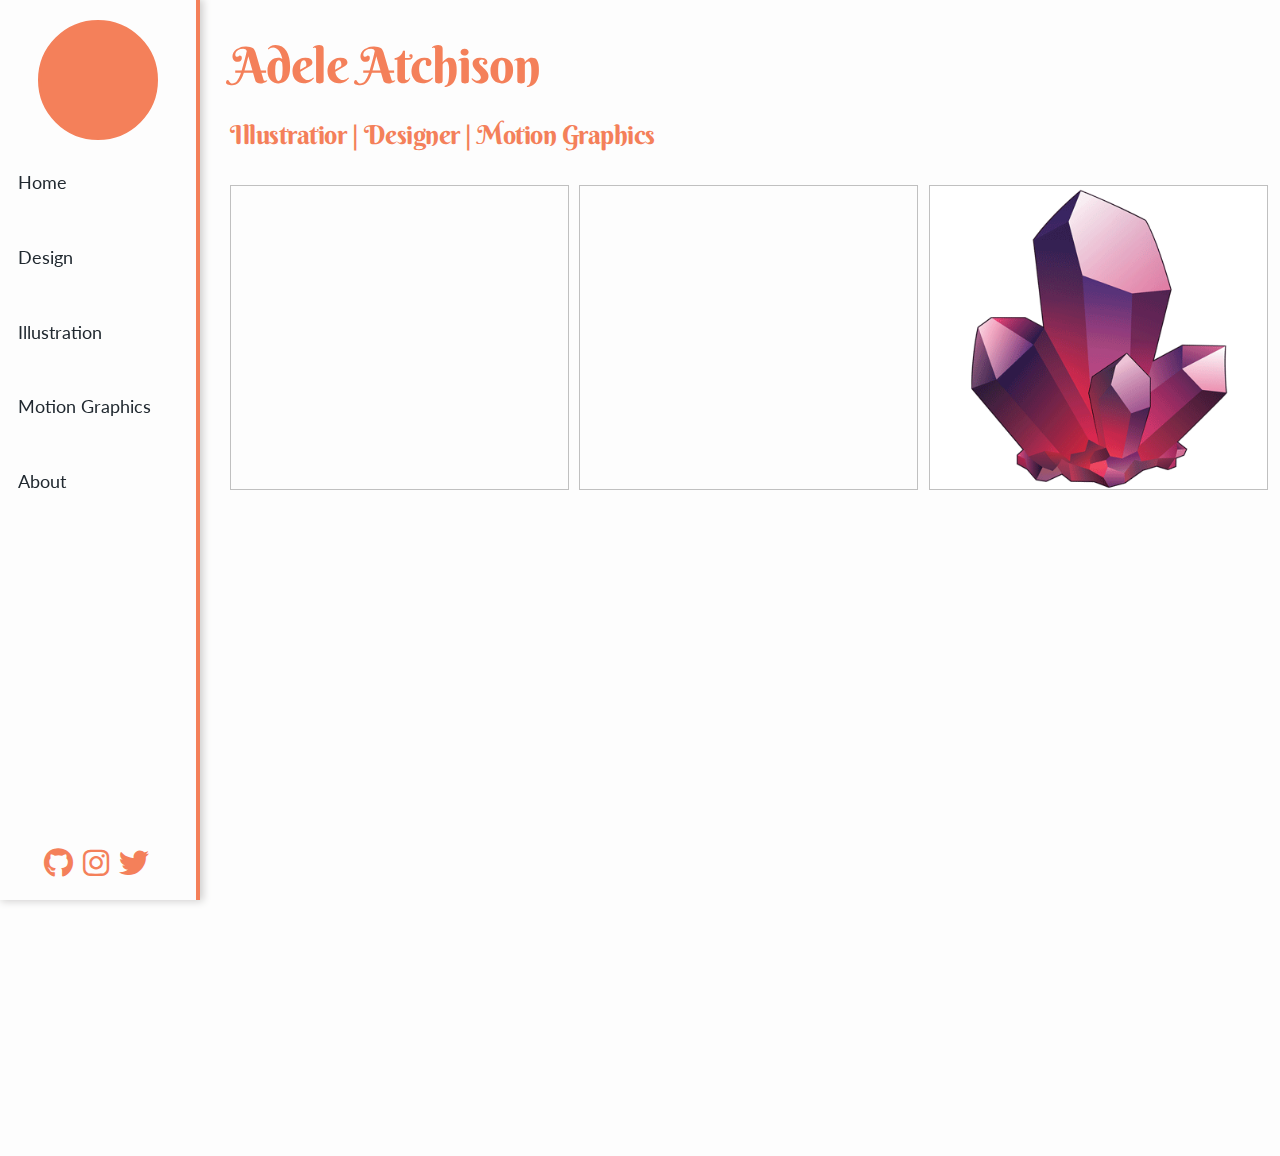
==== commit ad2c8efc: "removed blog link from home page" ====
--- a/index.html
+++ b/index.html
@@ -60,7 +60,7 @@
                 <li><a href="illustration.html" data-page="illustration">Illustration</a></li>
                 <li><a href="motiongraphics.html" data-page="photography">Motion Graphics</a></li>
                 <li><a href="about.html" data-page="default">About</a></li>
-                <li><a href="http://www.adeleatchison.co.uk/blog/" data-page="blog">Blog</a></li>
+                
             </ul>
             
             
@@ -96,11 +96,11 @@
              'year' : "2018" 
             },
             
-            { 'name' : "Flower Prince",
-             'tbimage' : "images/thumbnails/illustration/flowerprince.png",
-             'image' : "images/images/illustration/flowerprince.png",
-             'description' : "An illustration of a flower infused stag as part of my Stag Princes series. This one is a fawn prince to match the softer floral theme. Created in Adobe Illustrator.",
-             'year' : "2017" 
+            { 'name' : "Nora Brighthammer",
+             'tbimage' : "images/thumbnails/illustration/nora.png",
+             'image' : "images/images/illustration/nora.png",
+             'description' : "A digital painting piece of one of my dungeons and dragons characters, a half elf fighter/sorcerer called Nora. Painted in Procreate and Photoshop.",
+             'year' : "2020" 
             },
             
             { 'name' : "Multifaceted",
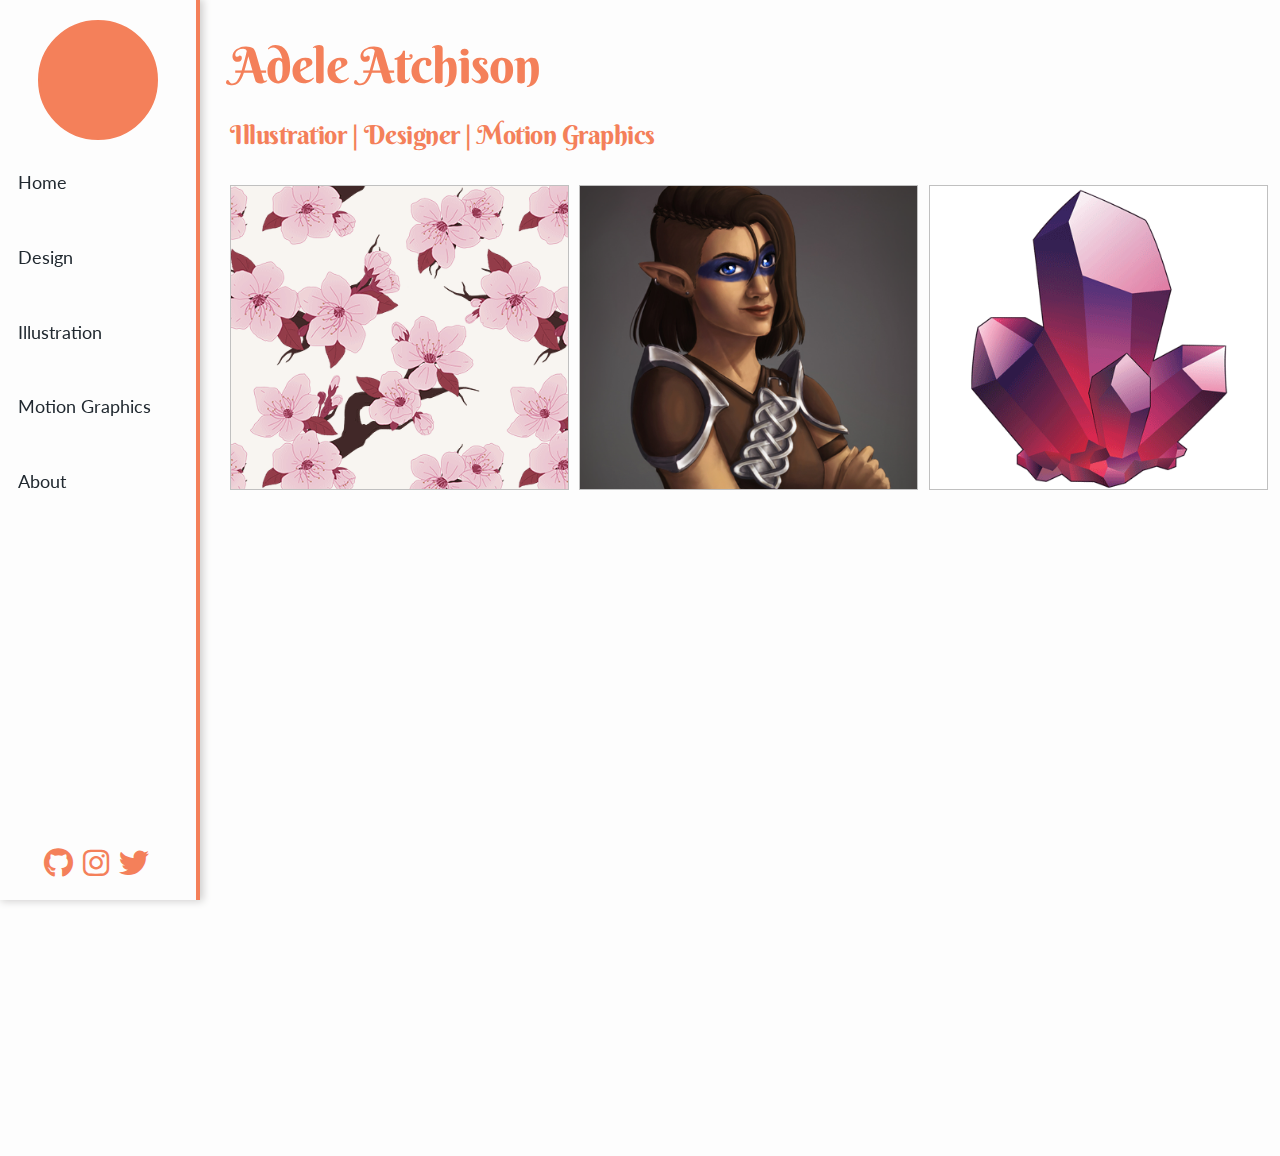
==== commit 9c06d097: "fixed letter case in location of images" ====
--- a/index.html
+++ b/index.html
@@ -31,14 +31,6 @@
   –––––––––––––––––––––––––––––––––––––––––––––––––– -->
   <link rel="icon" type="image/png" href="images/favicon.png">
 <!-- Global site tag (gtag.js) - Google Analytics -->
-<script async src="https://www.googletagmanager.com/gtag/js?id=UA-66696200-1"></script>
-<script>
-  window.dataLayer = window.dataLayer || [];
-  function gtag(){dataLayer.push(arguments);}
-  gtag('js', new Date());
-
-  gtag('config', 'UA-66696200-1');
-</script>
 
 </head>
 <body>
@@ -90,15 +82,15 @@
         var works = [
             
             { 'name' : "Cherry Blossoms",
-             'tbimage' : "images/thumbnails/illustration/cherryblossom.png",
-             'image' : "images/images/illustration/cherryblossom.png",
+             'tbimage' : "images/thumbnails/Illustration/cherryblossom.png",
+             'image' : "images/images/Illustration/cherryblossom.png",
                'description' : "A design created to be a repeating pattern and series of individual cherry blossom floral assets for use on wedding stationary. Designed for "+ '<a href="http://www.goldlinkstationery.com/New_Cherry_Blossom_p/newblossom.htm">Goldlink Stationary.</a>' + "  Created using Adobe Illustrator.",
              'year' : "2018" 
             },
             
             { 'name' : "Nora Brighthammer",
-             'tbimage' : "images/thumbnails/illustration/nora.png",
-             'image' : "images/images/illustration/nora.png",
+             'tbimage' : "images/thumbnails/Illustration/nora.png",
+             'image' : "images/images/Illustration/nora.png",
              'description' : "A digital painting piece of one of my dungeons and dragons characters, a half elf fighter/sorcerer called Nora. Painted in Procreate and Photoshop.",
              'year' : "2020" 
             },
